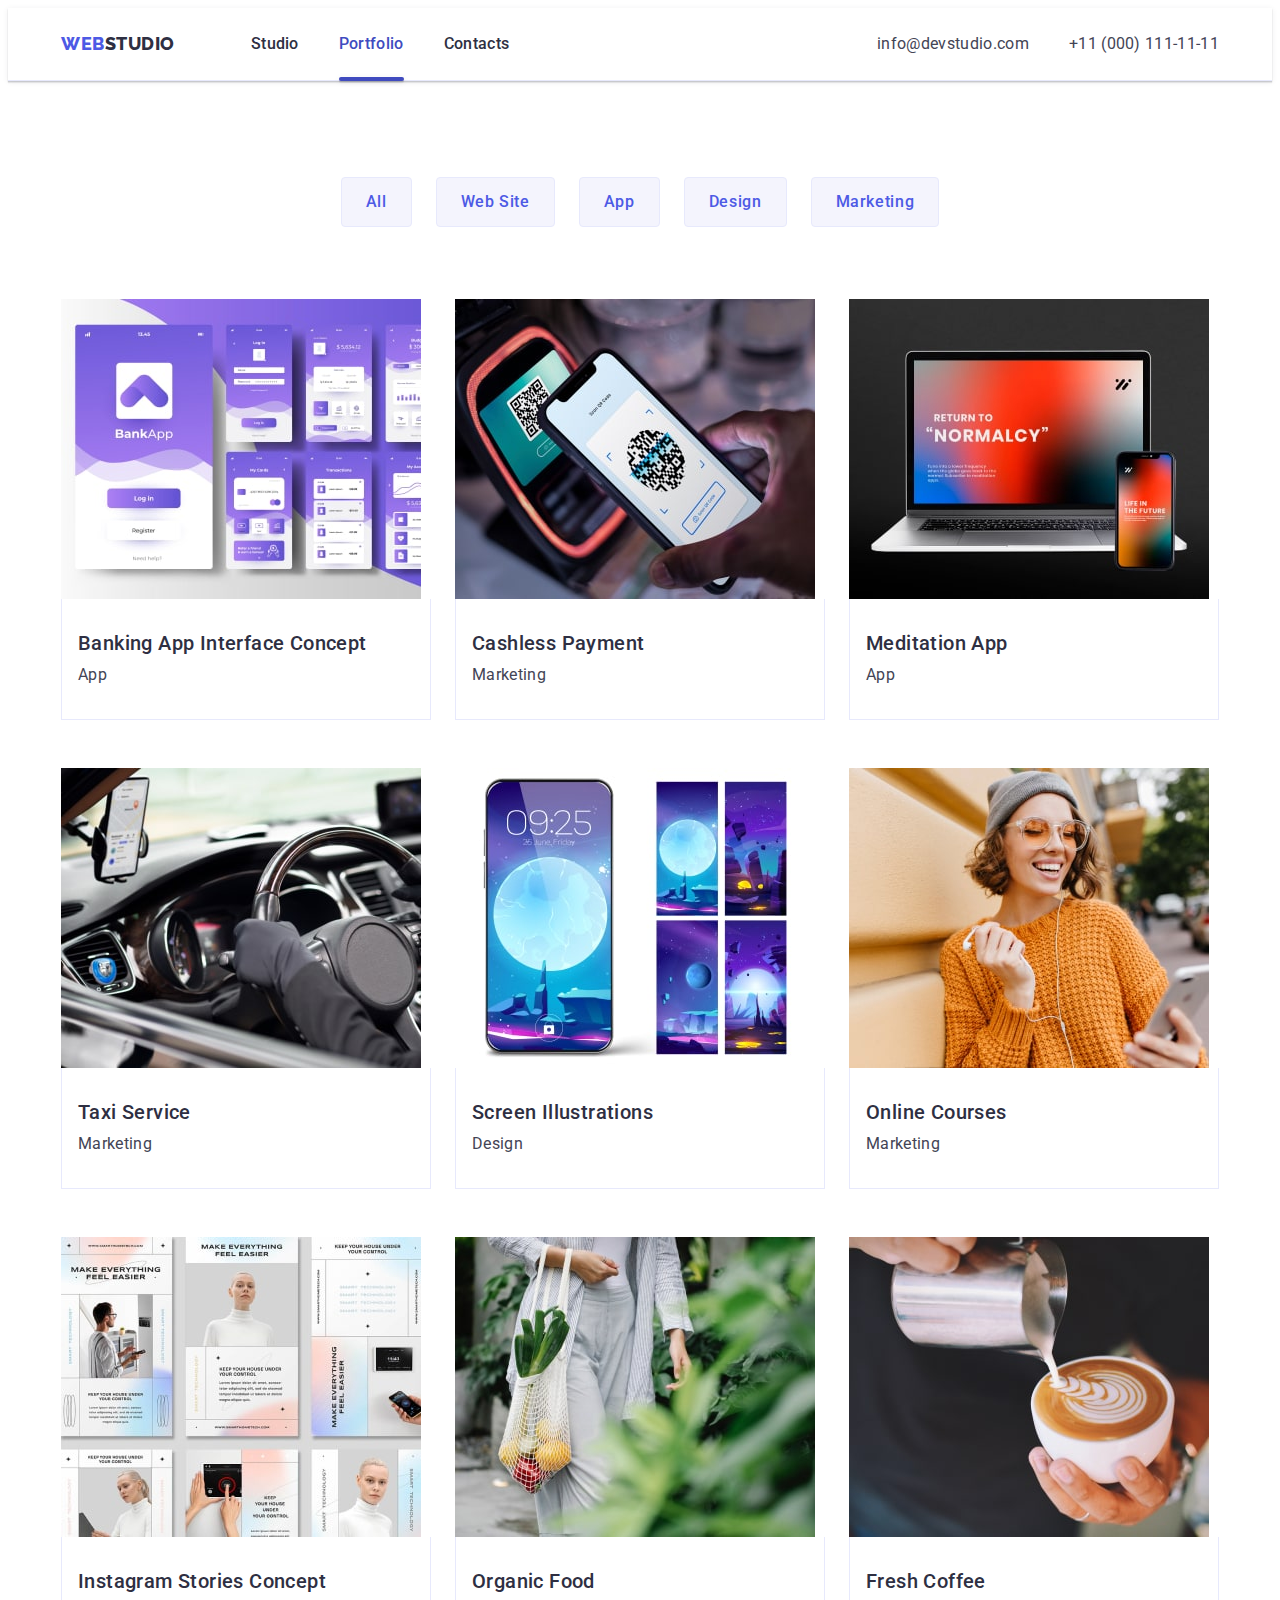
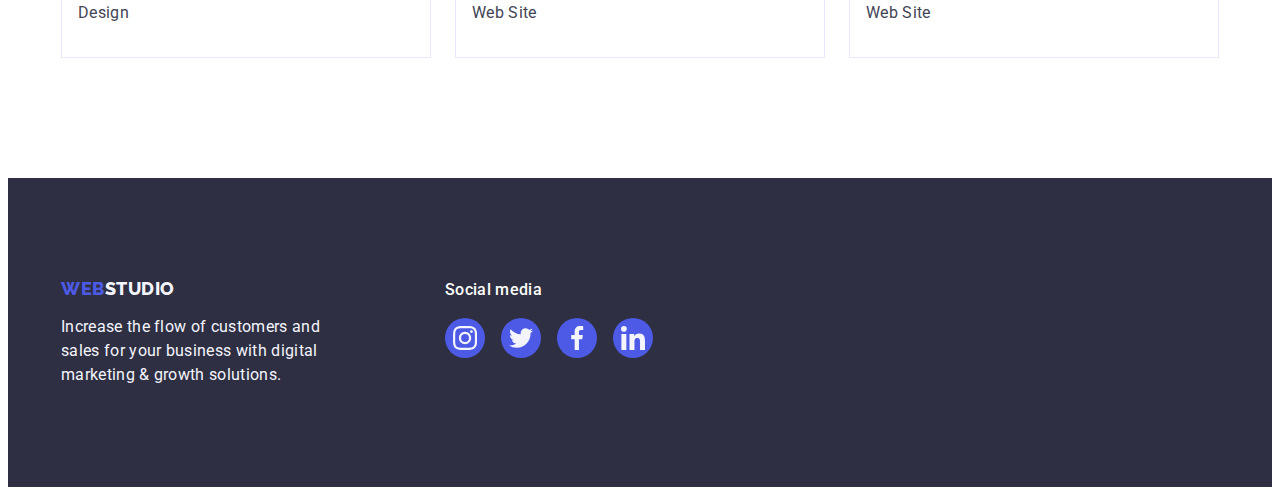
==== portfolio.html @ 6c5efca8 "Initial commit" ====
<!DOCTYPE html>
<html lang="en">
  <head>
    <meta charset="UTF-8" />
    <meta http-equiv="X-UA-Compatible" content="IE=edge" />
    <meta name="viewport" content="width=device-width, initial-scale=1.0" />
    <title>Portfolio</title>
    <link rel="preconnect" href="https://fonts.googleapis.com" />
    <link rel="preconnect" href="https://fonts.gstatic.com" crossorigin />
    <link
      href="https://fonts.googleapis.com/css2?family=Raleway:wght@800&family=Roboto:wght@400;500;700;900&display=swap"
      rel="stylesheet"
    />
    <link
      rel="stylesheet"
      href="https://cdnjs.cloudflare.com/ajax/libs/modern-normalize/2.0.0/modern-normalize.min.css"
      integrity="sha512-4xo8blKMVCiXpTaLzQSLSw3KFOVPWhm/TRtuPVc4WG6kUgjH6J03IBuG7JZPkcWMxJ5huwaBpOpnwYElP/m6wg=="
      crossorigin="anonymous"
      referrerpolicy="no-referrer"
    />
    <link rel="stylesheet" href="./css/styles.css" />
  </head>
  <body>
    <header class="header">
      <div class="container">
        <nav class="header-nav">
          <a class="link logo" href="./index.html"
            >Web<span class="header-logo-part">Studio</span></a
          >
          <ul class="header-nav-list list">
            <li class="header-nav-item">
              <a class="link nav-link" href="./index.html">Studio</a>
            </li>
            <li class="header-nav-item">
              <a class="link nav-link current" href="./portfolio.html"
                >Portfolio</a
              >
            </li>
            <li class="header-nav-item">
              <a class="link nav-link" href="">Contacts</a>
            </li>
          </ul>
        </nav>
        <address class="header-contact">
          <ul class="header-contact-list list">
            <li>
              <a class="link contact-link" href="mailto:info@devstudio.com"
                >info@devstudio.com</a
              >
            </li>
            <li>
              <a class="link contact-link" href="tel:+110001111111"
                >+11 (000) 111-11-11</a
              >
            </li>
          </ul>
        </address>
      </div>
    </header>

    <main>
      <section class="portfolio-section">
        <div class="container">
          <h1 class="visually-hidden">Portfolio</h1>
          <ul class="filter-btn-list list">
            <li><button class="filter-btn" type="button">All</button></li>
            <li><button class="filter-btn" type="button">Web Site</button></li>
            <li><button class="filter-btn" type="button">App</button></li>
            <li><button class="filter-btn" type="button">Design</button></li>
            <li><button class="filter-btn" type="button">Marketing</button></li>
          </ul>
          <ul class="portfolio-card-list list">
            <li class="portfolio-card-content">
              <a class="portfolio-card-link link" href="">
                <div class="portfolio-cover-wrap">
                  <img
                    src="./images/portfolio-card-1.jpg"
                    alt="Banking App"
                    width="360"
                    height="300"
                  />
                  <p class="portfolio-cover">
                    14 Stylish and User-Friendly App Design Concepts · Task
                    Manager App · Calorie Tracker App · Exotic Fruit Ecommerce
                    App · Cloud Storage App
                  </p>
                </div>
                <div class="portfolio-card-text">
                  <h2 class="portfolio-card-title">
                    Banking App Interface Concept
                  </h2>
                  <p class="portfolio-card-desc">App</p>
                </div>
              </a>
            </li>
            <li class="portfolio-card-content">
              <a class="portfolio-card-link link" href="">
                <div class="portfolio-cover-wrap">
                  <img
                    src="./images/portfolio-card-2.jpg"
                    alt="Payment QR-code"
                    width="360"
                    height="300"
                  />
                  <p class="portfolio-cover">
                    14 Stylish and User-Friendly App Design Concepts · Task
                    Manager App · Calorie Tracker App · Exotic Fruit Ecommerce
                    App · Cloud Storage App
                  </p>
                </div>
                <div class="portfolio-card-text">
                  <h2 class="portfolio-card-title">Cashless Payment</h2>
                  <p class="portfolio-card-desc">Marketing</p>
                </div>
              </a>
            </li>
            <li class="portfolio-card-content">
              <a class="portfolio-card-link link" href="">
                <div class="portfolio-cover-wrap">
                  <img
                    src="./images/portfolio-card-3.jpg"
                    alt="Meditation App"
                    width="360"
                    height="300"
                  />
                  <p class="portfolio-cover">
                    14 Stylish and User-Friendly App Design Concepts · Task
                    Manager App · Calorie Tracker App · Exotic Fruit Ecommerce
                    App · Cloud Storage App
                  </p>
                </div>
                <div class="portfolio-card-text">
                  <h2 class="portfolio-card-title">Meditation App</h2>
                  <p class="portfolio-card-desc">App</p>
                </div>
              </a>
            </li>
            <li class="portfolio-card-content">
              <a class="portfolio-card-link link" href="">
                <div class="portfolio-cover-wrap">
                  <img
                    src="./images/portfolio-card-4.jpg"
                    alt="Taxi Service"
                    width="360"
                    height="300"
                  />
                  <p class="portfolio-cover">
                    14 Stylish and User-Friendly App Design Concepts · Task
                    Manager App · Calorie Tracker App · Exotic Fruit Ecommerce
                    App · Cloud Storage App
                  </p>
                </div>
                <div class="portfolio-card-text">
                  <h2 class="portfolio-card-title">Taxi Service</h2>
                  <p class="portfolio-card-desc">Marketing</p>
                </div>
              </a>
            </li>
            <li class="portfolio-card-content">
              <a class="portfolio-card-link link" href="">
                <div class="portfolio-cover-wrap">
                  <img
                    src="./images/portfolio-card-5.jpg"
                    alt="Screen Illustrations"
                    width="360"
                    height="300"
                  />
                  <p class="portfolio-cover">
                    14 Stylish and User-Friendly App Design Concepts · Task
                    Manager App · Calorie Tracker App · Exotic Fruit Ecommerce
                    App · Cloud Storage App
                  </p>
                </div>
                <div class="portfolio-card-text">
                  <h2 class="portfolio-card-title">Screen Illustrations</h2>
                  <p class="portfolio-card-desc">Design</p>
                </div>
              </a>
            </li>
            <li class="portfolio-card-content">
              <a class="portfolio-card-link link" href="">
                <div class="portfolio-cover-wrap">
                  <img
                    src="./images/portfolio-card-6.jpg"
                    alt="Online Courses"
                    width="360"
                    height="300"
                  />
                  <p class="portfolio-cover">
                    14 Stylish and User-Friendly App Design Concepts · Task
                    Manager App · Calorie Tracker App · Exotic Fruit Ecommerce
                    App · Cloud Storage App
                  </p>
                </div>
                <div class="portfolio-card-text">
                  <h2 class="portfolio-card-title">Online Courses</h2>
                  <p class="portfolio-card-desc">Marketing</p>
                </div>
              </a>
            </li>
            <li class="portfolio-card-content">
              <a class="portfolio-card-link link" href="">
                <div class="portfolio-cover-wrap">
                  <img
                    src="./images/portfolio-card-7.jpg"
                    alt="Instagram Stories"
                    width="360"
                    height="300"
                  />
                  <p class="portfolio-cover">
                    14 Stylish and User-Friendly App Design Concepts · Task
                    Manager App · Calorie Tracker App · Exotic Fruit Ecommerce
                    App · Cloud Storage App
                  </p>
                </div>
                <div class="portfolio-card-text">
                  <h2 class="portfolio-card-title">
                    Instagram Stories Concept
                  </h2>
                  <p class="portfolio-card-desc">Design</p>
                </div>
              </a>
            </li>
            <li class="portfolio-card-content">
              <a class="portfolio-card-link link" href="">
                <div class="portfolio-cover-wrap">
                  <img
                    src="./images/portfolio-card-8.jpg"
                    alt="Organic Food"
                    width="360"
                    height="300"
                  />
                  <p class="portfolio-cover">
                    14 Stylish and User-Friendly App Design Concepts · Task
                    Manager App · Calorie Tracker App · Exotic Fruit Ecommerce
                    App · Cloud Storage App
                  </p>
                </div>
                <div class="portfolio-card-text">
                  <h2 class="portfolio-card-title">Organic Food</h2>
                  <p class="portfolio-card-desc">Web Site</p>
                </div>
              </a>
            </li>
            <li class="portfolio-card-content">
              <a class="portfolio-card-link link" href="">
                <div class="portfolio-cover-wrap">
                  <img
                    src="./images/portfolio-card-9.jpg"
                    alt="Fresh Coffee"
                    width="360"
                    height="300"
                  />
                  <p class="portfolio-cover">
                    14 Stylish and User-Friendly App Design Concepts · Task
                    Manager App · Calorie Tracker App · Exotic Fruit Ecommerce
                    App · Cloud Storage App
                  </p>
                </div>
                <div class="portfolio-card-text">
                  <h2 class="portfolio-card-title">Fresh Coffee</h2>
                  <p class="portfolio-card-desc">Web Site</p>
                </div>
              </a>
            </li>
          </ul>
        </div>
      </section>
    </main>

    <footer class="footer-section">
      <div class="container">
        <div class="footer-text-content">
          <a class="link logo" href="./index.html"
            >Web<span class="footer-logo-part">Studio</span></a
          >
          <p class="footer-text">
            Increase the flow of customers and sales for your business with
            digital marketing & growth solutions.
          </p>
        </div>
        <div class="footer-social-content">
          <p class="footer-social-title">Social media</p>
          <ul class="footer-social-links list">
            <li class="footer-social-item">
              <a class="footer-social-link link" href="">
                <svg class="footer-social-icon" width="24" height="24">
                  <use href="./images/icons.svg#icon-instagram"></use>
                </svg>
              </a>
            </li>
            <li class="footer-social-item">
              <a class="footer-social-link link" href="">
                <svg class="footer-social-icon" width="24" height="24">
                  <use href="./images/icons.svg#icon-twitter"></use>
                </svg>
              </a>
            </li>
            <li class="footer-social-item">
              <a class="footer-social-link link" href="">
                <svg class="footer-social-icon" width="24" height="24">
                  <use href="./images/icons.svg#icon-facebook"></use>
                </svg>
              </a>
            </li>
            <li class="footer-social-item">
              <a class="footer-social-link link" href="">
                <svg class="footer-social-icon" width="24" height="24">
                  <use href="./images/icons.svg#icon-linkedin"></use>
                </svg>
              </a>
            </li>
          </ul>
        </div>
      </div>
    </footer>
  </body>
</html>
---- css/styles.css ----
:root {
  --primary-font: "Roboto", sans-serif;
  --secondary-font: "Raleway", sans-serif;
  --brand-color: #4d5ae5;
  --pressed-color: #404bbf;
  --primary-dark-color: #2e2f42;
  --primary-text-color: #434455;
  --primary-light-color: #f4f4fd;
  --accent-color: #e7e9fc;
  --icons-color: #8e8f99;
  --primary-white-color: #ffffff;
  --hero-bg-dark: rgba(46, 47, 66, 0.7);
  --primary-shadow: 0px 2px 1px 0px rgba(46, 47, 66, 0.08),
    0px 1px 1px 0px rgba(46, 47, 66, 0.16),
    0px 1px 6px 0px rgba(46, 47, 66, 0.08);
  --hero-btn-shadow: 0px 4px 4px 0px rgba(0, 0, 0, 0.15);
  --filter-btn-shadow: 0px 2px 2px 0px rgba(0, 0, 0, 0.12),
    0px 2px 1px 0px rgba(0, 0, 0, 0.08), 0px 3px 1px 0px rgba(0, 0, 0, 0.1);
  --footer-social-active: #31d0aa;
  --footer-social-title-shadow: 0px 4px 4px 0px rgba(0, 0, 0, 0.25);
  --backdrop-color: rgba(46, 47, 66, 0.4);
  --modal-bg-color: #fcfcfc;
  --modal-box-shadow: 0px 2px 1px 0px rgba(0, 0, 0, 0.2),
    0px 1px 3px 0px rgba(0, 0, 0, 0.12), 0px 1px 1px 0px rgba(0, 0, 0, 0.14);
}

body {
  font-family: var(--primary-font);
  font-size: 16px;
  color: var(--primary-text-color);
  background-color: var(--primary-white-color);
}

h1,
h2,
h3,
h4,
h5,
h6,
p {
  margin-top: 0;
  margin-bottom: 0;
}

ul,
ol {
  padding-left: 0;
  margin-top: 0;
  margin-bottom: 0;
  list-style: none;
}

a {
  padding-left: 0;
  margin-top: 0;
  margin-bottom: 0;
  text-decoration: none;
}

img {
  display: block;
}

.visually-hidden {
  position: absolute;
  width: 1px;
  height: 1px;
  margin: -1px;
  border: 0;
  padding: 0;
  white-space: nowrap;
  clip-path: inset(100%);
  clip: rect(0 0 0 0);
  overflow: hidden;
}

.container {
  max-width: 1158px;
  padding: 0 15px;
  margin: 0 auto;
}

.header {
  background-color: var(--primary-white-color);
  border-bottom: 1px solid var(--accent-color);
  box-shadow: var(--primary-shadow);
}

.header .container {
  display: flex;
  justify-content: space-between;
}

.header .link {
  padding: 24px 0;
}

.header-nav {
  display: flex;
  align-items: center;
}

.logo {
  font-family: var(--secondary-font);
  font-size: 18px;
  font-weight: 800;
  line-height: 1.17;
  letter-spacing: 0.54px;
  text-transform: uppercase;
  margin-right: 76px;
  color: var(--brand-color);
}

.header-logo-part {
  color: var(--primary-dark-color);
}

.header-nav-list {
  display: flex;
  align-items: center;
  gap: 40px;
}

.header-nav-item {
  position: relative;
}

.nav-link {
  position: relative;
  display: block;
  font-weight: 500;
  line-height: 1.5;
  letter-spacing: 0.32px;
  color: var(--primary-dark-color);
  transition: color 250ms cubic-bezier(0.4, 0, 0.2, 1);
}

.nav-link:hover,
.nav-link:focus {
  color: var(--pressed-color);
}

.current {
  color: var(--pressed-color);
}

.current::after {
  content: "";
  position: absolute;
  left: 0;
  bottom: -1px;
  height: 4px;
  width: 100%;
  background-color: var(--pressed-color);
  border-radius: 2px;
  box-shadow: 0px 2px 1px rgba(46, 47, 66, 0.08),
    0px 1px 1px rgba(46, 47, 66, 0.16), 0px 1px 6px rgba(46, 47, 66, 0.08);
}

.header-contact {
  font-style: normal;
}

.header-contact-list {
  display: flex;
  align-items: center;
  gap: 40px;
}

.contact-link {
  display: block;
  line-height: 1.5;
  letter-spacing: 0.32px;
  color: var(--primary-text-color);
  transition: color 250ms cubic-bezier(0.4, 0, 0.2, 1);
}

.contact-link:hover,
.contact-link:focus {
  color: var(--pressed-color);
}

.hero-section {
  background-color: var(--primary-dark-color);
  background-image: linear-gradient(var(--hero-bg-dark), var(--hero-bg-dark)),
    url(../images/hero-bg-img.jpg);
  background-repeat: no-repeat;
  background-position: center;
  background-size: cover;
  max-width: 1440px;
  margin: 0 auto;
  padding: 188px 0;
}

.hero-title {
  font-size: 56px;
  font-weight: 700;
  line-height: 1.07;
  letter-spacing: 1.12px;
  text-align: center;
  max-width: 496px;
  margin: 0 auto 48px auto;
  color: var(--primary-white-color);
}

.hero-btn {
  display: block;
  font-family: var(--primary-font);
  font-size: 16px;
  font-weight: 500;
  line-height: 1.5;
  letter-spacing: 0.04em;
  min-width: 169px;
  height: 56px;
  border: none;
  border-radius: 4px;
  padding: 16px 32px;
  margin: 0 auto;
  color: var(--primary-white-color);
  background-color: var(--brand-color);
  box-shadow: var(--hero-btn-shadow);
  cursor: pointer;
  transition: background-color 250ms cubic-bezier(0.4, 0, 0.2, 1);
}

.hero-btn:hover,
.hero-btn:focus {
  background: var(--pressed-color);
}

.features-section {
  padding: 120px 0;
}

.features-list {
  display: flex;
  gap: 24px;
}

.feature {
  max-width: calc((100% - 72px) / 4);
}

.feature-icon-style {
  width: 264px;
  height: 112px;
  display: flex;
  align-items: center;
  justify-content: center;
  border-radius: 4px;
  background-color: var(--primary-light-color);
  margin-bottom: 8px;
}

.feature-title {
  font-size: 20px;
  font-weight: 500;
  line-height: 1.2;
  letter-spacing: 0.4px;
  margin-bottom: 8px;
  color: var(--primary-dark-color);
}

.feature-text {
  line-height: 1.5;
  letter-spacing: 0.32px;
}

.activity-section {
  padding-bottom: 120px;
}

.section-title {
  font-size: 36px;
  font-weight: 700;
  line-height: 1.11;
  letter-spacing: 0.72px;
  text-transform: capitalize;
  text-align: center;
  margin-bottom: 72px;
  color: var(--primary-dark-color);
}

.activity-list {
  display: flex;
  gap: 24px;
}

.activity-list-item {
  width: calc((100% - 48px) / 3);
}

.team-section {
  padding: 120px 0;
  background: var(--primary-light-color);
}

.team-list {
  display: flex;
  gap: 24px;
}

.team-card {
  border-radius: 0px 0px 4px 4px;
  background-color: var(--primary-white-color);
  box-shadow: var(--primary-shadow);
}

.team-card-content {
  padding: 32px 0;
  text-align: center;
}

.team-member {
  font-size: 20px;
  font-weight: 500;
  line-height: 1.2;
  letter-spacing: 0.4px;
  margin-bottom: 8px;
  color: var(--primary-dark-color);
}

.team-member-position {
  line-height: 1.5;
  letter-spacing: 0.02em;
  margin-bottom: 8px;
}

.social-links {
  display: flex;
  gap: 24px;
  justify-content: center;
}

.social-icon {
  fill: var(--primary-light-color);
}

.social-link {
  width: 40px;
  height: 40px;
  display: flex;
  align-items: center;
  justify-content: center;
  border-radius: 50%;
  background-color: var(--brand-color);
  transition: background-color 250ms cubic-bezier(0.4, 0, 0.2, 1);
}

.social-link-item:hover .social-link {
  background-color: var(--pressed-color);
}

.social-link:focus {
  background-color: var(--pressed-color);
}

.customers-section {
  padding: 120px 0;
}

.customers-list {
  display: flex;
  gap: 24px;
}

.customers-link {
  width: 168px;
  height: 88px;
  display: flex;
  align-items: center;
  justify-content: center;
  color: var(--icons-color);
  border: 1px solid var(--icons-color);
  border-radius: 4px;
  transition: border-color 250ms cubic-bezier(0.4, 0, 0.2, 1),
    color 250ms cubic-bezier(0.4, 0, 0.2, 1);
}

.customers-icon {
  fill: currentColor;
}

.customers-link:hover,
.customers-link:focus {
  color: var(--pressed-color);
  border-color: var(--pressed-color);
}

.footer-section {
  padding: 100px 0;
  background: var(--primary-dark-color);
}

.footer-section .container {
  display: flex;
  align-items: baseline;
}

.footer-text-content {
  margin-right: 120px;
}

.footer-section .logo {
  display: inline-block;
  margin-bottom: 16px;
}

.footer-logo-part {
  color: var(--primary-light-color);
}

.footer-text {
  line-height: 1.5;
  letter-spacing: 0.02em;
  max-width: 264px;
  color: var(--primary-light-color);
}

.footer-social-title {
  font-size: 16px;
  font-weight: 500;
  line-height: 1.5;
  letter-spacing: 0.02em;
  color: var(--primary-white-color);
  text-shadow: var(--footer-social-title-shadow);
  margin-bottom: 16px;
}

.footer-social-links {
  display: flex;
  gap: 16px;
  justify-content: center;
}

.footer-social-icon {
  fill: var(--primary-light-color);
}

.footer-social-link {
  width: 40px;
  height: 40px;
  display: flex;
  align-items: center;
  justify-content: center;
  border-radius: 50%;
  background-color: var(--brand-color);
  transition: background-color 250ms cubic-bezier(0.4, 0, 0.2, 1);
}

.footer-social-link:hover,
.footer-social-link:focus {
  background-color: var(--footer-social-active);
}

.portfolio-section {
  padding-top: 96px;
  padding-bottom: 120px;
}

.filter-btn-list {
  display: flex;
  justify-content: center;
  gap: 24px;
  margin-bottom: 72px;
}

.filter-btn {
  font-family: var(--primary-font);
  font-size: 16px;
  font-weight: 500;
  line-height: 1.5;
  letter-spacing: 0.64px;
  padding: 12px 24px;
  color: var(--brand-color);
  border-radius: 4px;
  border: 1px solid var(--accent-color);
  background-color: var(--primary-light-color);
  cursor: pointer;
  transition: color 250ms cubic-bezier(0.4, 0, 0.2, 1),
    background-color 250ms cubic-bezier(0.4, 0, 0.2, 1),
    border-color 250ms cubic-bezier(0.4, 0, 0.2, 1),
    box-shadow 250ms cubic-bezier(0.4, 0, 0.2, 1);
}

.filter-btn:hover,
.filter-btn:focus,
.filter-btn:active {
  border: 1px solid transparent;
  color: var(--primary-white-color);
  background: var(--pressed-color);
  box-shadow: var(--filter-btn-shadow);
}

.portfolio-card-list {
  display: flex;
  flex-wrap: wrap;
  row-gap: 48px;
  column-gap: 24px;
}

.portfolio-card-content {
  width: calc((100% - 48px) / 3);
  position: relative;
}

.portfolio-card-link {
  display: block;
  transition: box-shadow 250ms cubic-bezier(0.4, 0, 0.2, 1);
}

.portfolio-card-link:hover,
.portfolio-card-link:focus {
  box-shadow: var(--primary-shadow);
}

.portfolio-card-link:hover .portfolio-cover,
.portfolio-card-link:focus .portfolio-cover {
  transform: translateY(0);
}

.portfolio-card-text {
  padding: 32px 16px;
  border: 1px solid var(--accent-color);
  border-top: none;
  background: var(--primary-white-color);
}

.portfolio-card-title {
  font-size: 20px;
  font-weight: 500;
  line-height: 1.2;
  letter-spacing: 0.4px;
  margin-bottom: 8px;
  color: var(--primary-dark-color);
}

.portfolio-card-desc {
  line-height: 1.5;
  letter-spacing: 0.02em;
  color: var(--primary-text-color);
}

.portfolio-cover-wrap {
  position: relative;
  overflow: hidden;
}

.portfolio-cover {
  position: absolute;
  top: 0;
  background-color: var(--brand-color);
  width: 100%;
  height: 100%;
  padding: 40px 32px;
  transform: translateY(100%);
  transition: transform 250ms cubic-bezier(0.4, 0, 0.2, 1);

  font-size: 16px;
  line-height: 1.5;
  letter-spacing: 0.02em;

  color: var(--primary-light-color);
}

.backdrop {
  position: fixed;
  width: 100%;
  height: 100%;
  background-color: var(--backdrop-color);
  top: 0;
  transition: opacity 250ms cubic-bezier(0.4, 0, 0.2, 1),
    visibility 250ms cubic-bezier(0.4, 0, 0.2, 1);
}

.modal {
  position: absolute;
  top: 50%;
  left: 50%;
  transform: translate(-50%, -50%) scale(1);
  width: 408px;
  min-height: 584px;
  border-radius: 4px;
  background-color: var(--modal-bg-color);
  box-shadow: var(--modal-box-shadow);
  transition: transform 250ms cubic-bezier(0.4, 0, 0.2, 1);
}

.backdrop.is-hidden .modal {
  transform: translate(-50%, -50%) scale(0) rotate(360deg);
}

.modal-close-btn {
  width: 24px;
  height: 24px;
  display: flex;
  align-items: center;
  justify-content: center;
  position: absolute;
  top: 24px;
  right: 24px;
  padding: 0;
  border-radius: 50%;
  border: 1px solid rgba(0, 0, 0, 0.1);
  background-color: var(--accent-color);
  cursor: pointer;
  transition: background-color 250ms cubic-bezier(0.4, 0, 0.2, 1),
    border 250ms cubic-bezier(0.4, 0, 0.2, 1);
}

.modal-close-btn:hover,
.modal-close-btn:focus {
  background-color: var(--pressed-color);
  border: none;
}

.modal-close-icon {
  fill: var(--primary-dark-color);
  transition: fill 250ms cubic-bezier(0.4, 0, 0.2, 1);
}

.modal-close-btn:hover .modal-close-icon,
.modal-close-btn:focus .modal-close-icon {
  fill: var(--primary-white-color);
}

.is-hidden {
  opacity: 0;
  visibility: hidden;
  pointer-events: none;
}
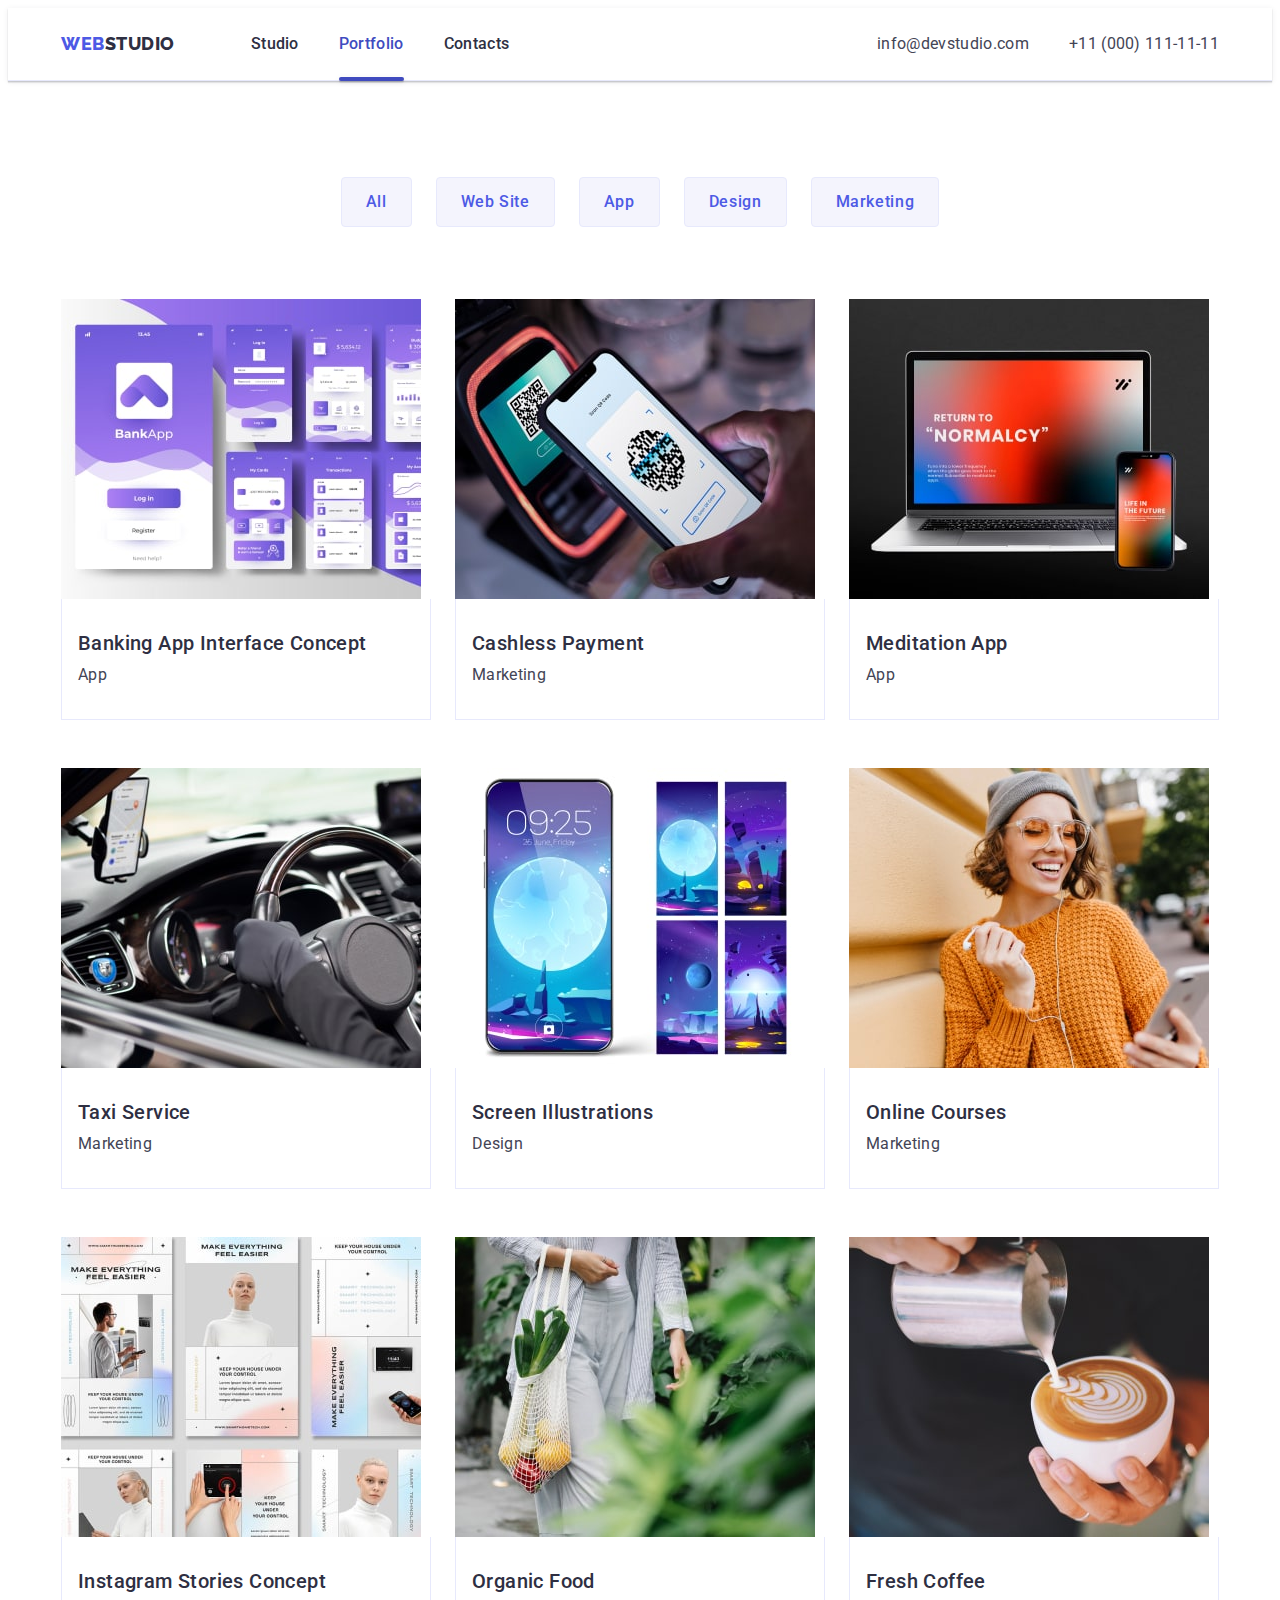
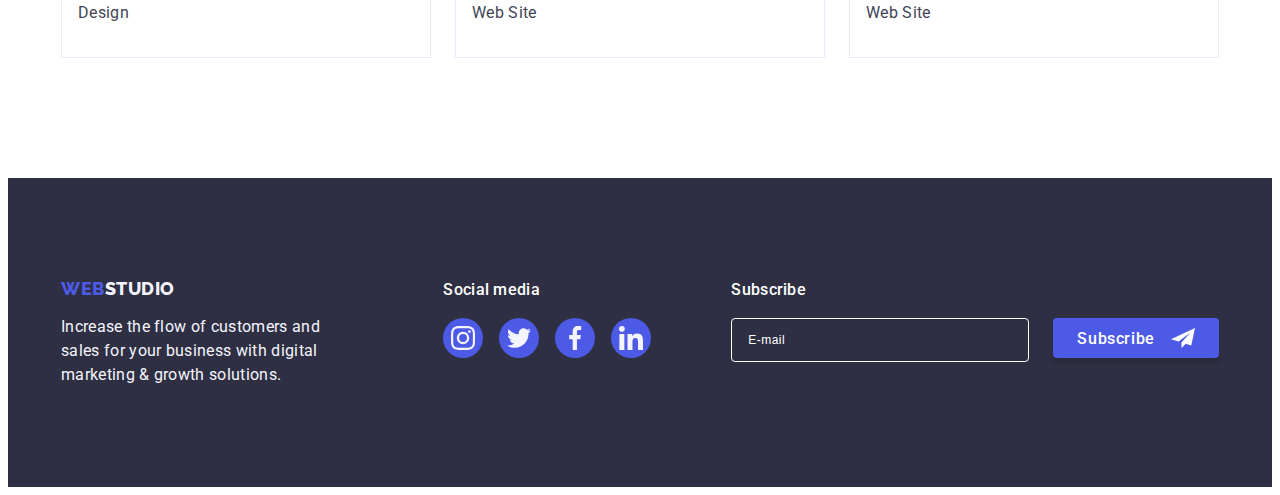
==== commit 698b5d20: "hw5-fix1" ====
--- a/portfolio.html
+++ b/portfolio.html
@@ -280,7 +280,7 @@
           </p>
         </div>
         <div class="footer-social-content">
-          <p class="footer-social-title">Social media</p>
+          <p class="footer-title">Social media</p>
           <ul class="footer-social-links list">
             <li class="footer-social-item">
               <a class="footer-social-link link" href="">
@@ -312,6 +312,25 @@
             </li>
           </ul>
         </div>
+        <div class="footer-form-content">
+          <p class="footer-title">Subscribe</p>
+          <form class="footer-form">
+            <label aria-label="footer email input" class="footer-label">
+              <input
+                type="email"
+                class="footer-input"
+                name="footer-email"
+                placeholder="E-mail"
+              />
+            </label>
+            <button type="submit" class="footer-btn">
+              <span>Subscribe</span>
+              <svg class="footer-subscribe-icon" width="24" height="24">
+                <use href="./images/icons.svg#icon-subscribe"></use>
+              </svg>
+            </button>
+          </form>
+        </div>
       </div>
     </footer>
   </body>
--- a/css/styles.css
+++ b/css/styles.css
@@ -225,7 +225,7 @@
 
 .hero-btn:hover,
 .hero-btn:focus {
-  background: var(--pressed-color);
+  background-color: var(--pressed-color);
 }
 
 .features-section {
@@ -417,7 +417,11 @@
   color: var(--primary-light-color);
 }
 
-.footer-social-title {
+.footer-social-content {
+  margin-right: 80px;
+}
+
+.footer-title {
   font-size: 16px;
   font-weight: 500;
   line-height: 1.5;
@@ -451,6 +455,69 @@
 .footer-social-link:hover,
 .footer-social-link:focus {
   background-color: var(--footer-social-active);
+}
+
+.footer-form {
+  display: flex;
+  gap: 24px;
+}
+
+.footer-input {
+  width: 264px;
+  height: 40px;
+  background-color: transparent;
+  border-radius: 4px;
+  border: 1px solid var(--primary-white-color);
+  padding-left: 16px;
+  padding-right: 16px;
+  outline: transparent;
+  color: var(--primary-white-color);
+  font-size: 12px;
+  line-height: 1.5;
+  letter-spacing: 0.04em;
+  filter: drop-shadow(--hero-btn-shadow);
+}
+
+.footer-input::placeholder {
+  font-size: 12px;
+  line-height: 2;
+  letter-spacing: 0.04em;
+  color: var(--primary-white-color);
+}
+
+.footer-btn {
+  display: flex;
+  align-items: center;
+  justify-content: center;
+  gap: 16px;
+  font-family: var(--primary-font);
+  font-size: 16px;
+  font-weight: 500;
+  line-height: normal;
+  letter-spacing: 0.04em;
+  min-width: 165px;
+  height: 40px;
+  border: none;
+  border-radius: 4px;
+  padding: 8px 24px;
+  color: var(--primary-white-color);
+  background-color: var(--brand-color);
+  box-shadow: var(--hero-btn-shadow);
+  cursor: pointer;
+  transition: background-color 250ms cubic-bezier(0.4, 0, 0.2, 1);
+}
+
+.footer-btn:hover,
+.footer-btn:focus {
+  background-color: var(--pressed-color);
+}
+
+.footer-btn span {
+  display: inline-block;
+}
+
+.footer-subscribe-icon {
+  fill: var(--primary-white-color);
 }
 
 .portfolio-section {
@@ -584,6 +651,13 @@
   background-color: var(--modal-bg-color);
   box-shadow: var(--modal-box-shadow);
   transition: transform 250ms cubic-bezier(0.4, 0, 0.2, 1);
+  padding: 72px 24px 24px 24px;
+}
+
+.is-hidden {
+  opacity: 0;
+  visibility: hidden;
+  pointer-events: none;
 }
 
 .backdrop.is-hidden .modal {
@@ -624,8 +698,141 @@
   fill: var(--primary-white-color);
 }
 
-.is-hidden {
-  opacity: 0;
-  visibility: hidden;
-  pointer-events: none;
-}
+.modal-title {
+  font-size: 16px;
+  font-weight: 500;
+  line-height: 1.5;
+  letter-spacing: 0.02em;
+  text-align: center;
+  margin-bottom: 72px;
+  color: var(--primary-dark-color);
+  margin-bottom: 16px;
+}
+
+.modal-field {
+  margin-bottom: 8px;
+}
+
+.modal-input {
+  width: 100%;
+  height: 40px;
+  background-color: transparent;
+  border-radius: 4px;
+  border: 1px solid var(--backdrop-color);
+  padding-left: 38px;
+  padding-right: 16px;
+  outline: transparent;
+  transition: border-color 250ms cubic-bezier(0.4, 0, 0.2, 1);
+}
+
+.modal-input:focus {
+  border-color: var(--brand-color);
+}
+
+.modal-input:focus + .modal-icon {
+  fill: var(--brand-color);
+}
+
+.modal-label {
+  font-size: 12px;
+  line-height: 1.17;
+  letter-spacing: 0.04em;
+  color: var(--icons-color);
+  display: block;
+  margin-bottom: 4px;
+}
+
+.modal-input-wrap {
+  position: relative;
+}
+
+.modal-icon {
+  fill: var(--primary-dark-color);
+  position: absolute;
+  left: 16px;
+  top: 50%;
+  transform: translateY(-50%);
+  transition: fill 250ms cubic-bezier(0.4, 0, 0.2, 1);
+}
+
+.modal-comment {
+  width: 100%;
+  height: 120px;
+  background-color: transparent;
+  border-radius: 4px;
+  border: 1px solid var(--backdrop-color);
+  padding: 8px 16px;
+  outline: transparent;
+  transition: border-color 250ms cubic-bezier(0.4, 0, 0.2, 1);
+  resize: none;
+}
+
+.modal-comment::placeholder {
+  font-size: 12px;
+  line-height: 1.16;
+  letter-spacing: 0.03em;
+  color: var(--backdrop-color);
+}
+
+.modal-comment:focus {
+  border-color: var(--brand-color);
+}
+
+.modal-check-text {
+  font-size: 12px;
+  line-height: 1.16;
+  letter-spacing: 0.03em;
+  color: var(--icons-color);
+  display: flex;
+  align-items: center;
+  margin-top: 16px;
+  margin-bottom: 24px;
+}
+
+.modal-check-link {
+  color: var(--brand-color);
+  text-decoration: underline;
+}
+
+.modal-check-decor {
+  width: 16px;
+  height: 16px;
+  border: 1px solid var(--backdrop-color);
+  border-radius: 2px;
+  margin-right: 8px;
+  display: flex;
+  align-items: center;
+  justify-content: center;
+  fill: transparent;
+}
+
+.modal-check:checked + .modal-check-text .modal-check-decor {
+  background-color: var(--brand-color);
+  border: none;
+  fill: var(--primary-white-color);
+}
+
+.modal-btn {
+  display: block;
+  font-family: var(--primary-font);
+  font-size: 16px;
+  font-weight: 500;
+  line-height: 1.5;
+  letter-spacing: 0.04em;
+  min-width: 169px;
+  height: 56px;
+  border: none;
+  border-radius: 4px;
+  padding: 16px 32px;
+  margin: 0 auto;
+  color: var(--primary-white-color);
+  background-color: var(--brand-color);
+  box-shadow: var(--hero-btn-shadow);
+  cursor: pointer;
+  transition: background-color 250ms cubic-bezier(0.4, 0, 0.2, 1);
+}
+
+.modal-btn:hover,
+.modal-btn:focus {
+  background-color: var(--pressed-color);
+}
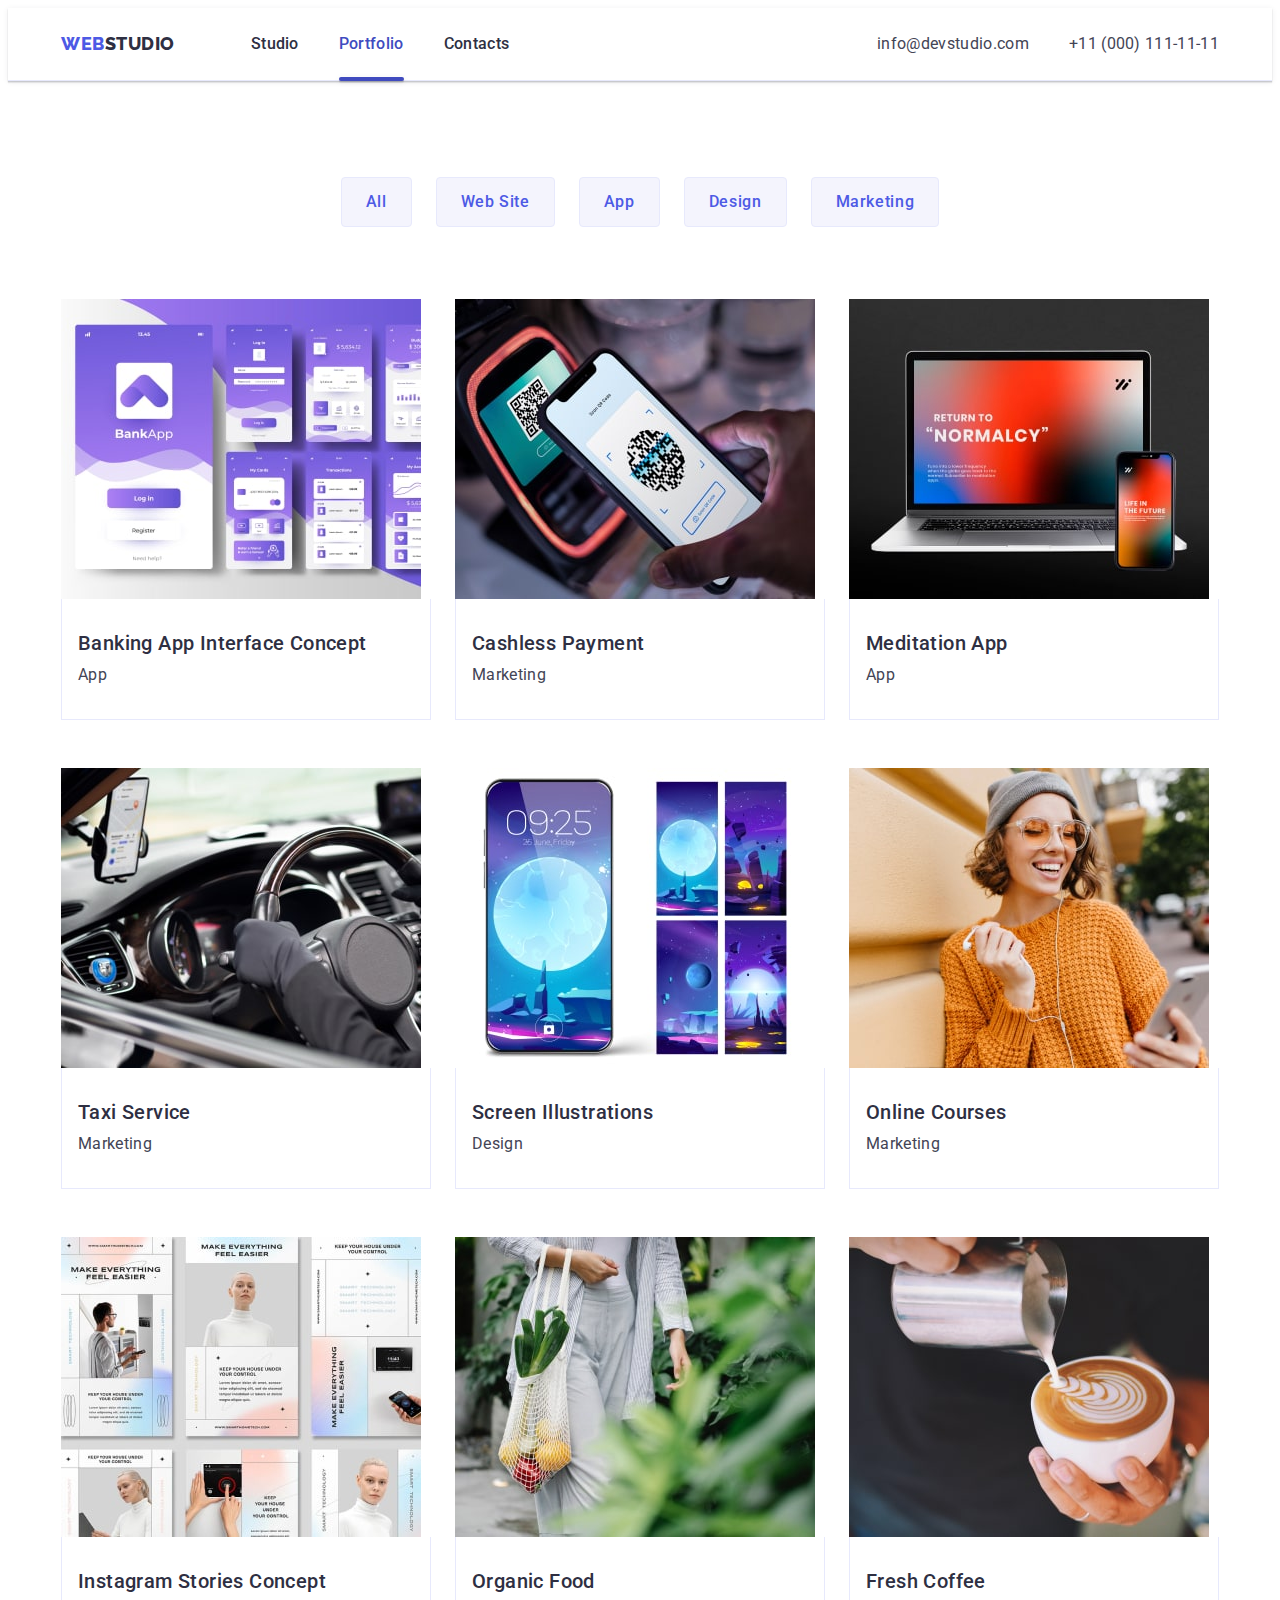
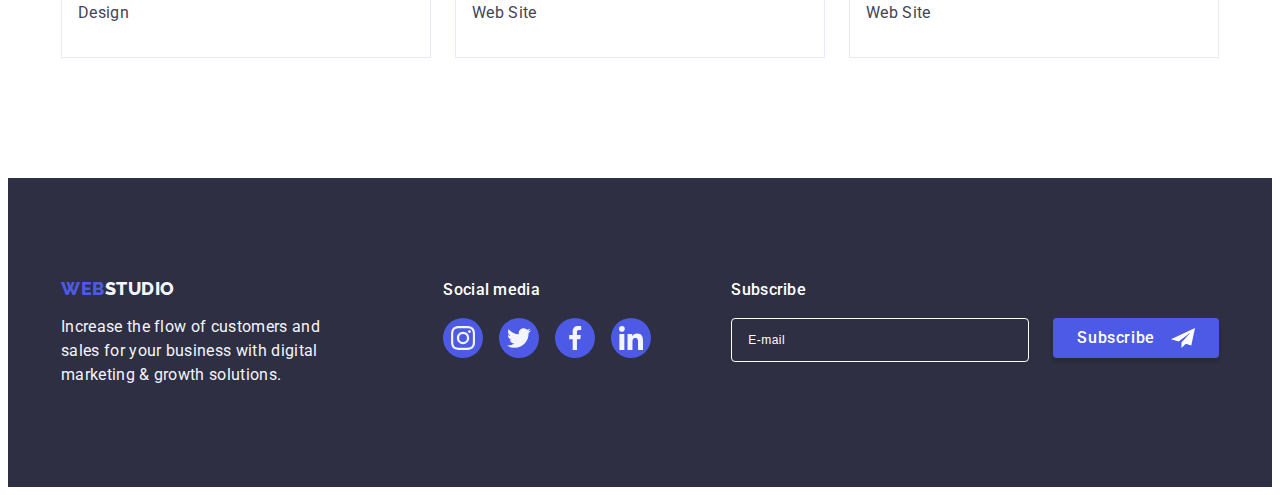
==== commit f9e30ca4: "hw5-fix3" ====
--- a/portfolio.html
+++ b/portfolio.html
@@ -324,7 +324,7 @@
               />
             </label>
             <button type="submit" class="footer-btn">
-              <span>Subscribe</span>
+              Subscribe
               <svg class="footer-subscribe-icon" width="24" height="24">
                 <use href="./images/icons.svg#icon-subscribe"></use>
               </svg>
--- a/css/styles.css
+++ b/css/styles.css
@@ -489,11 +489,10 @@
   display: flex;
   align-items: center;
   justify-content: center;
-  gap: 16px;
   font-family: var(--primary-font);
   font-size: 16px;
   font-weight: 500;
-  line-height: normal;
+  line-height: 1.5;
   letter-spacing: 0.04em;
   min-width: 165px;
   height: 40px;
@@ -512,12 +511,9 @@
   background-color: var(--pressed-color);
 }
 
-.footer-btn span {
-  display: inline-block;
-}
-
 .footer-subscribe-icon {
   fill: var(--primary-white-color);
+  margin-left: 16px;
 }
 
 .portfolio-section {
@@ -755,10 +751,18 @@
   transition: fill 250ms cubic-bezier(0.4, 0, 0.2, 1);
 }
 
+.modal-field-comment {
+  margin-bottom: 16px;
+}
+
 .modal-comment {
   width: 100%;
   height: 120px;
   background-color: transparent;
+  font-size: 12px;
+  line-height: 1.17;
+  letter-spacing: 0.04em;
+  color: var(--backdrop-color);
   border-radius: 4px;
   border: 1px solid var(--backdrop-color);
   padding: 8px 16px;
@@ -769,8 +773,8 @@
 
 .modal-comment::placeholder {
   font-size: 12px;
-  line-height: 1.16;
-  letter-spacing: 0.03em;
+  line-height: 1.17;
+  letter-spacing: 0.04em;
   color: var(--backdrop-color);
 }
 
@@ -778,15 +782,17 @@
   border-color: var(--brand-color);
 }
 
+.modal-field-policy {
+  margin-bottom: 24px;
+}
+
 .modal-check-text {
   font-size: 12px;
-  line-height: 1.16;
-  letter-spacing: 0.03em;
+  line-height: 1.17;
+  letter-spacing: 0.04em;
   color: var(--icons-color);
   display: flex;
   align-items: center;
-  margin-top: 16px;
-  margin-bottom: 24px;
 }
 
 .modal-check-link {
@@ -800,16 +806,19 @@
   border: 1px solid var(--backdrop-color);
   border-radius: 2px;
   margin-right: 8px;
-  display: flex;
+  display: inline-flex;
   align-items: center;
   justify-content: center;
   fill: transparent;
+  transition: background-color 250ms cubic-bezier(0.4, 0, 0.2, 1),
+    border 250ms cubic-bezier(0.4, 0, 0.2, 1),
+    fill 250ms cubic-bezier(0.4, 0, 0.2, 1);
 }
 
 .modal-check:checked + .modal-check-text .modal-check-decor {
-  background-color: var(--brand-color);
+  background-color: var(--pressed-color);
   border: none;
-  fill: var(--primary-white-color);
+  fill: var(--primary-light-color);
 }
 
 .modal-btn {
